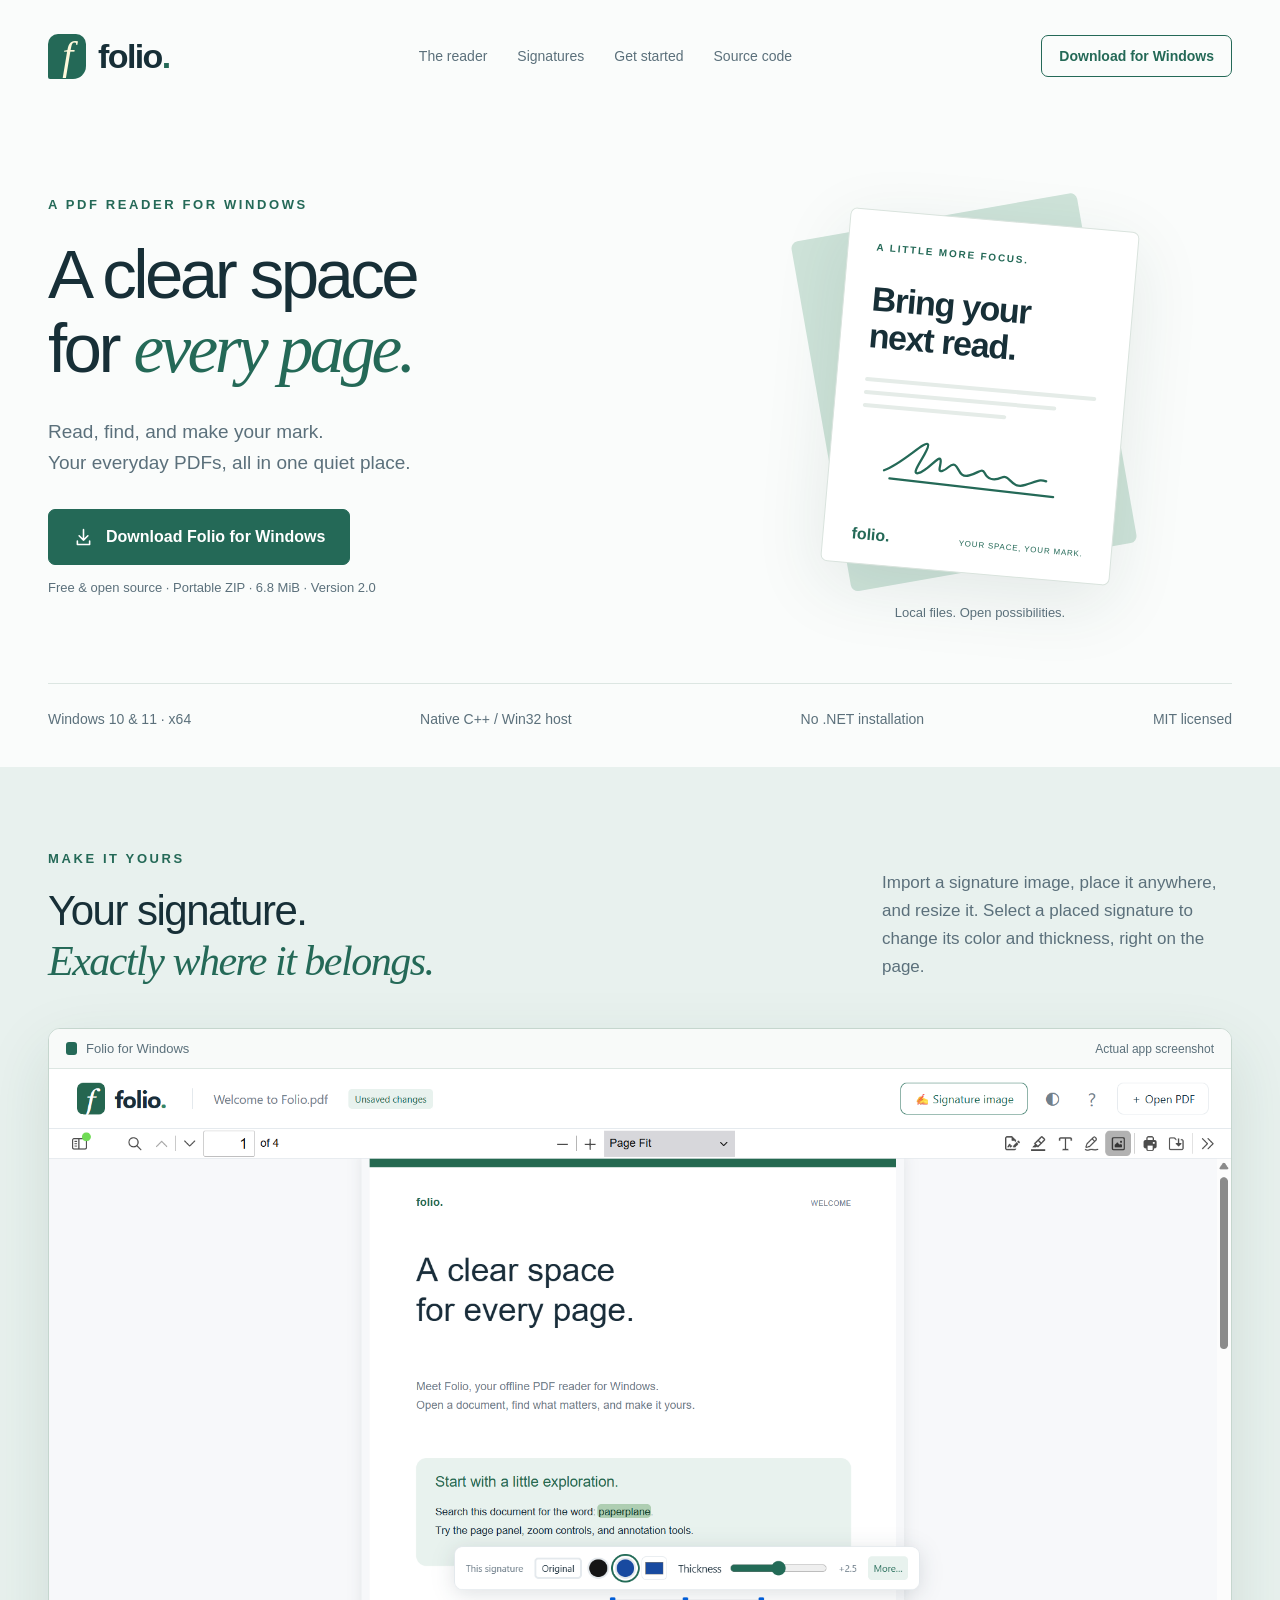
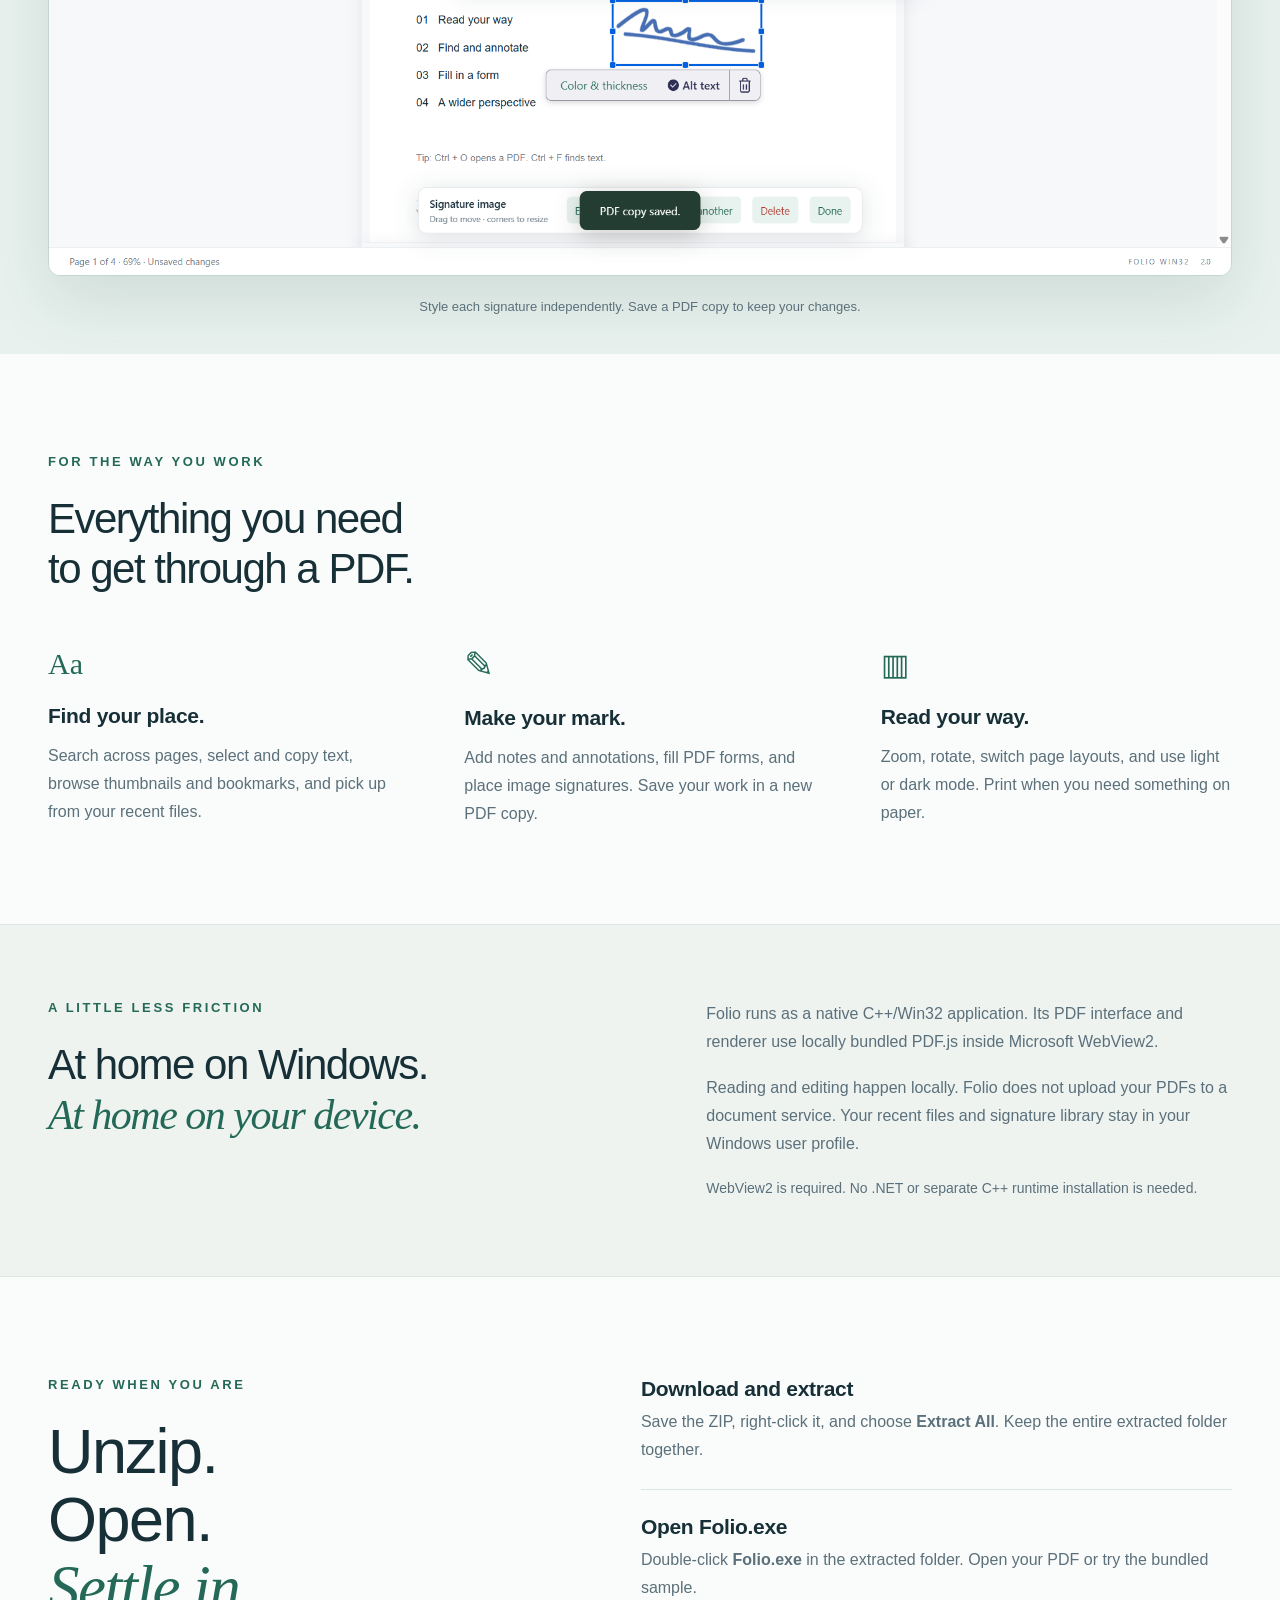
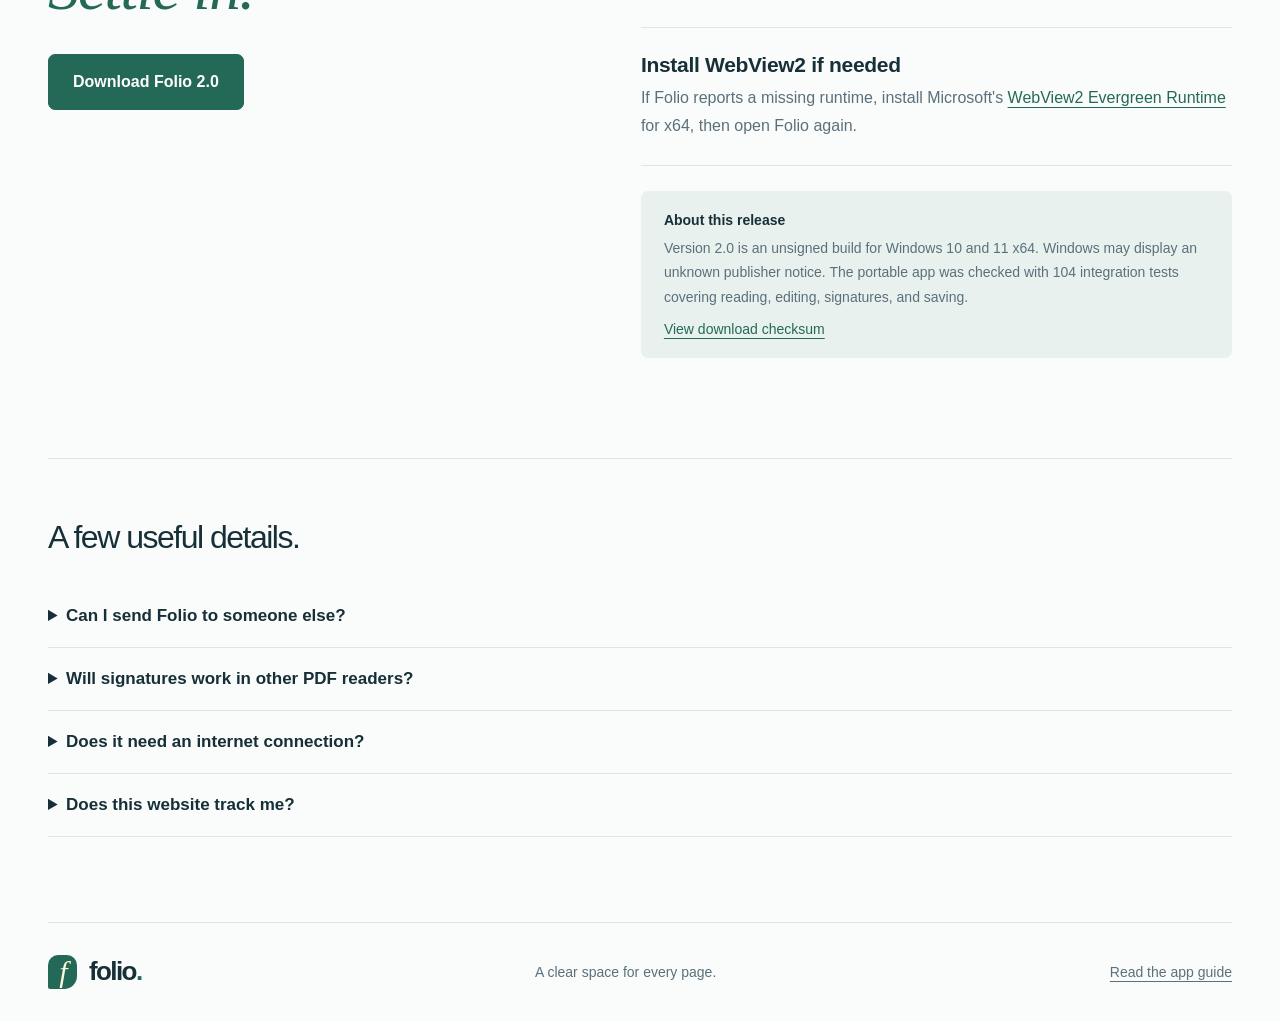
==== docs/index.html @ 3aafd31d "Add Folio native reader, signature editing, tests, MIT license, and contributor docs" ====
<!doctype html>
<html lang="en">
<head>
  <meta charset="utf-8"><meta name="viewport" content="width=device-width,initial-scale=1">
  <title>Folio — A clear space for every PDF</title>
  <meta name="description" content="Read, annotate, fill forms, and add your signature with Folio for Windows. A local PDF reader with a native C++ Windows host. Free portable download.">
  <meta property="og:title" content="Folio — A clear space for every PDF">
  <meta property="og:description" content="Read. Annotate. Make your mark. Download Folio for Windows.">
  <meta property="og:type" content="website">
  <meta property="og:url" content="https://ilantwig.github.io/folio-pdf-reader/">
  <meta property="og:image" content="https://ilantwig.github.io/folio-pdf-reader/assets/signature-controls.png">
  <meta name="theme-color" content="#246957">
  <link rel="icon" href="assets/folio.ico">
  <link rel="stylesheet" href="style.css">
</head>
<body>
  <a class="skip" href="#main">Skip to content</a>
  <header class="nav wrap">
    <a class="brand" href="#" aria-label="Folio home"><span class="brand-icon">f</span>folio<span class="brand-dot">.</span></a>
    <nav aria-label="Main navigation"><a href="#features">The reader</a><a href="#signatures">Signatures</a><a href="#getting-started">Get started</a><a href="https://github.com/ilantwig/folio-pdf-reader">Source code</a></nav>
    <a class="button small" href="https://github.com/ilantwig/folio-pdf-reader/releases/latest/download/Folio-Win32-2.0-x64.zip" download>Download for Windows</a>
  </header>
  <main id="main">
    <section class="hero wrap">
      <div class="hero-copy"><p class="eyebrow">A PDF READER FOR WINDOWS</p>
        <h1>A clear space<br>for <em>every page.</em></h1>
        <p class="intro">Read, find, and make your mark.<br>Your everyday PDFs, all in one quiet place.</p>
        <a class="button download" href="https://github.com/ilantwig/folio-pdf-reader/releases/latest/download/Folio-Win32-2.0-x64.zip" download><svg aria-hidden="true" viewBox="0 0 24 24"><path d="M12 3v12m-5-5 5 5 5-5M5 16v4h14v-4"/></svg>Download Folio for Windows</a>
        <p class="download-note">Free &amp; open source · Portable ZIP · 6.8 MiB · Version 2.0</p>
      </div>
      <div class="hero-aside"><div class="paper paper-back"></div><div class="paper paper-front"><span class="paper-label">A LITTLE MORE FOCUS.</span><div class="paper-title">Bring your<br>next read.</div><div class="paper-lines"><i></i><i></i><i></i></div><div class="paper-signature" aria-hidden="true"><svg viewBox="0 0 260 90"><path d="M12 64C35 54 63 19 67 25S45 67 57 64s25-26 28-21-4 18 4 15 10-12 16-9 7 17 20 12 16-12 20-5 12 10 23 4 13 15 32 7 19-9 27-7M20 74l218 6"/></svg></div><span class="paper-bottom">folio. <span>YOUR SPACE, YOUR MARK.</span></span></div><span class="aside-caption">Local files. Open possibilities.</span></div>
    </section>
    <div class="facts wrap"><span>Windows 10 &amp; 11 · x64</span><span>Native C++ / Win32 host</span><span>No .NET installation</span><span>MIT licensed</span></div>
    <section class="showcase" id="signatures">
      <div class="wrap"><div class="section-heading"><div><p class="eyebrow">MAKE IT YOURS</p><h2>Your signature.<br><em>Exactly where it belongs.</em></h2></div><p>Import a signature image, place it anywhere, and resize it. Select a placed signature to change its color and thickness, right on the page.</p></div>
      <figure class="app-frame"><div class="app-title"><span class="app-square"></span>Folio for Windows<span class="app-caption">Actual app screenshot</span></div><img src="assets/signature-controls.png" alt="Folio displaying a PDF with a selected blue signature and inline color swatches and thickness slider" width="1899" height="1296" loading="eager"></figure>
      <p class="figure-note">Style each signature independently. Save a PDF copy to keep your changes.</p></div>
    </section>
    <section class="features wrap" id="features"><p class="eyebrow">FOR THE WAY YOU WORK</p><h2>Everything you need<br>to get through a PDF.</h2><div class="feature-grid">
      <article><span class="feature-symbol" aria-hidden="true">Aa</span><h3>Find your place.</h3><p>Search across pages, select and copy text, browse thumbnails and bookmarks, and pick up from your recent files.</p></article>
      <article><span class="feature-symbol pen" aria-hidden="true">✎</span><h3>Make your mark.</h3><p>Add notes and annotations, fill PDF forms, and place image signatures. Save your work in a new PDF copy.</p></article>
      <article><span class="feature-symbol" aria-hidden="true">▥</span><h3>Read your way.</h3><p>Zoom, rotate, switch page layouts, and use light or dark mode. Print when you need something on paper.</p></article>
    </div></section>
    <section class="local-section"><div class="wrap local-grid"><div><p class="eyebrow">A LITTLE LESS FRICTION</p><h2>At home on Windows.<br><em>At home on your device.</em></h2></div><div class="local-details"><p>Folio runs as a native C++/Win32 application. Its PDF interface and renderer use locally bundled PDF.js inside Microsoft WebView2.</p><p>Reading and editing happen locally. Folio does not upload your PDFs to a document service. Your recent files and signature library stay in your Windows user profile.</p><p class="muted">WebView2 is required. No .NET or separate C++ runtime installation is needed.</p></div></div></section>
    <section class="install wrap" id="getting-started"><div class="install-intro"><p class="eyebrow">READY WHEN YOU ARE</p><h2>Unzip.<br>Open.<br><em>Settle in.</em></h2><a class="button" href="https://github.com/ilantwig/folio-pdf-reader/releases/latest/download/Folio-Win32-2.0-x64.zip" download>Download Folio 2.0</a></div><div class="instructions">
      <article><h3>Download and extract</h3><p>Save the ZIP, right-click it, and choose <strong>Extract All</strong>. Keep the entire extracted folder together.</p></article>
      <article><h3>Open Folio.exe</h3><p>Double-click <strong>Folio.exe</strong> in the extracted folder. Open your PDF or try the bundled sample.</p></article>
      <article><h3>Install WebView2 if needed</h3><p>If Folio reports a missing runtime, install Microsoft's <a href="https://developer.microsoft.com/microsoft-edge/webview2/" target="_blank" rel="noopener noreferrer">WebView2 Evergreen Runtime</a> for x64, then open Folio again.</p></article>
      <div class="release-note"><strong>About this release</strong><p>Version 2.0 is an unsigned build for Windows 10 and 11 x64. Windows may display an unknown publisher notice. The portable app was checked with 104 integration tests covering reading, editing, signatures, and saving.</p><a href="https://github.com/ilantwig/folio-pdf-reader/releases/latest/download/SHA256SUMS.txt">View download checksum</a></div>
    </div></section>
    <section class="faq wrap"><h2>A few useful details.</h2>
      <details><summary>Can I send Folio to someone else?</summary><p>Yes. Share this page or send the complete portable ZIP. It contains the application and sample document. It does not contain your PDFs, signature library, or reading history.</p></details>
      <details><summary>Will signatures work in other PDF readers?</summary><p>Use Save PDF copy to embed your image signatures and annotations. The saved PDF can be opened in other readers. Image signatures are visual marks, not certificate-based digital signatures.</p></details>
      <details><summary>Does it need an internet connection?</summary><p>Once WebView2 is installed, Folio can read and edit local PDFs offline. Opening an external document link or installing or updating the WebView2 runtime may use the internet.</p></details>
      <details><summary>Does this website track me?</summary><p>This page adds no analytics scripts, advertising, or tracking cookies. The hosting provider may process standard access logs. Downloading Folio does not require an account.</p></details>
    </section>
  </main>
  <footer class="wrap footer"><a class="brand" href="#"><span class="brand-icon">f</span>folio<span class="brand-dot">.</span></a><span>A clear space for every page.</span><a href="https://github.com/ilantwig/folio-pdf-reader#readme">Read the app guide</a></footer>
</body>
</html>
---- docs/style.css ----
:root{--ink:#172f37;--muted:#5b707b;--green:#246957;--pale:#e8f1ee;--line:#dce6e2;--bg:#fafcfb;font-family:Segoe UI,Arial,sans-serif;color:var(--ink);font-size:16px;scroll-behavior:smooth}*{box-sizing:border-box}body{margin:0;background:var(--bg)}a{color:inherit;text-underline-offset:4px}a:focus-visible,summary:focus-visible{outline:3px solid #c88633;outline-offset:5px}.wrap{max-width:1200px;width:calc(100% - 96px);margin-inline:auto}.skip{position:absolute;top:-80px;left:20px;z-index:10;background:white;padding:12px}.skip:focus{top:12px}.nav{display:flex;align-items:center;justify-content:space-between;height:112px;gap:30px}.brand{display:inline-flex;align-items:center;text-decoration:none;font-size:34px;font-weight:700;letter-spacing:-1.6px}.brand-icon{display:grid;place-items:center;background:var(--green);color:#fff9db;font:italic 40px Georgia,serif;line-height:1;border-radius:10px 10px 13px 2px;width:38px;height:45px;margin-right:12px}.brand-dot{color:var(--green)}.nav nav{display:flex;gap:30px;font-size:14px}.nav nav a{text-decoration:none;color:var(--muted)}.nav nav a:hover{color:var(--green)}.button{display:inline-flex;align-items:center;justify-content:center;gap:12px;min-height:56px;padding:15px 24px;background:var(--green);color:white;border:1px solid var(--green);border-radius:7px;text-decoration:none;font-weight:600;font-size:16px;transition:background .2s,transform .2s}.button:hover{background:#174b3e;transform:translateY(-1px)}.button.small{min-height:42px;padding:10px 17px;font-size:14px;background:transparent;color:var(--green)}.button.small:hover{background:var(--pale)}.hero{display:grid;grid-template-columns:1.2fr 1fr;align-items:center;gap:75px;padding-block:77px 80px}.eyebrow{font-size:13px;letter-spacing:2.6px;font-weight:700;color:var(--green);margin:0 0 25px}h1,h2,h3,p{margin-top:0}h1{font-size:clamp(50px,5.4vw,72px);font-weight:500;line-height:1.08;letter-spacing:-3.6px;margin-bottom:29px}em{font-family:Georgia,serif;font-weight:400;color:var(--green)}.intro{font-size:19px;line-height:1.65;color:var(--muted);margin-bottom:31px}.download svg{width:21px;height:21px;fill:none;stroke:currentColor;stroke-width:1.8;stroke-linecap:round;stroke-linejoin:round}.download-note{font-size:13px;color:var(--muted);margin:15px 0 0}.hero-aside{position:relative;height:414px;display:flex;justify-content:center;align-items:center}.paper{position:absolute;width:290px;height:355px;border-radius:7px}.paper-back{background:#cee3d9;transform:rotate(-10deg) translate(-15px,-7px)}.paper-front{padding:31px 28px 20px;background:white;transform:rotate(5deg);box-shadow:0 20px 70px #1a45361a;border:1px solid #d9e3dd;display:flex;flex-direction:column}.paper-label{font-size:10px;letter-spacing:1.8px;color:var(--green);font-weight:700;margin-bottom:28px}.paper-title{font-size:34px;font-weight:600;line-height:1.1;letter-spacing:-1.3px}.paper-lines{margin-top:22px}.paper-lines i{display:block;height:4px;background:#e5ece8;width:100%;margin-bottom:9px;border-radius:5px}.paper-lines i:nth-child(2){width:83%}.paper-lines i:nth-child(3){width:62%}.paper-signature{margin-top:4px}.paper-signature svg{width:100%;height:68px;fill:none;stroke:#246957;stroke-width:3;stroke-linecap:round;stroke-linejoin:round}.paper-bottom{margin-top:auto;display:flex;justify-content:space-between;font-weight:700;color:var(--green);font-size:16px;align-items:center}.paper-bottom span{font-size:8px;letter-spacing:.8px;font-weight:500}.aside-caption{position:absolute;bottom:-17px;color:var(--muted);font-size:13px}.facts{display:flex;justify-content:space-between;border-top:1px solid var(--line);padding:27px 0 40px;gap:20px;color:var(--muted);font-size:14px}.showcase{background:var(--pale);padding-block:84px 40px;scroll-margin-top:25px}.section-heading{display:flex;justify-content:space-between;align-items:end;gap:70px;margin-bottom:42px}.section-heading>p{max-width:350px;font-size:17px;line-height:1.65;color:var(--muted);margin-bottom:5px}h2{font-weight:500;font-size:42px;line-height:1.18;letter-spacing:-1.5px;margin-bottom:0}.section-heading .eyebrow{margin-bottom:20px}.app-frame{margin:0;background:white;border:1px solid #c5d6ce;border-radius:12px;overflow:hidden;box-shadow:0 24px 65px #1d4e3620}.app-title{height:40px;background:#f8faf9;display:flex;gap:9px;align-items:center;padding:0 17px;font-size:13px;color:var(--muted);border-bottom:1px solid var(--line)}.app-square{width:11px;height:13px;border-radius:3px;background:var(--green)}.app-caption{margin-left:auto;font-size:12px}.app-frame img{display:block;width:100%;height:auto}.figure-note{font-size:13px;color:var(--muted);text-align:center;margin:23px 0 0}.features{padding-block:100px 96px;scroll-margin-top:25px}.features>h2{max-width:640px}.feature-grid{display:grid;grid-template-columns:repeat(3,1fr);gap:65px;margin-top:54px}.feature-symbol{display:block;color:var(--green);font:30px Georgia,serif;margin-bottom:23px}.feature-symbol.pen{font-size:36px;line-height:1}h3{font-size:21px;font-weight:600;letter-spacing:-.3px;margin-bottom:14px}.feature-grid p,.local-details p,.instructions p,.faq details p{font-size:16px;line-height:1.75;color:var(--muted);margin-bottom:0}.local-section{background:#eef3f0;border-block:1px solid var(--line)}.local-grid{display:grid;grid-template-columns:1.1fr 1fr;gap:80px;padding-block:75px}.local-details p+p{margin-top:18px}.local-details .muted{font-size:14px}.install{display:grid;grid-template-columns:1fr 1.25fr;gap:120px;padding-block:100px}.install-intro h2{font-size:63px;line-height:1.08;margin-bottom:32px}.instructions article{padding-bottom:25px;border-bottom:1px solid var(--line);margin-bottom:25px}.instructions h3{margin-bottom:7px}.instructions a,.release-note a,.faq a{color:var(--green)}.release-note{background:var(--pale);padding:21px 23px;border-radius:7px;font-size:14px}.release-note p{font-size:14px;margin-block:8px 12px}.faq{border-top:1px solid var(--line);padding-block:60px 85px}.faq>h2{font-size:32px;margin-bottom:28px}.faq details{border-bottom:1px solid var(--line);padding:21px 0}.faq summary{cursor:pointer;font-size:17px;font-weight:600}.faq details p{max-width:850px;margin:15px 0 3px}.footer{border-top:1px solid var(--line);display:flex;align-items:center;justify-content:space-between;gap:25px;padding-block:32px;color:var(--muted);font-size:14px}.footer .brand{color:var(--ink);font-size:26px}.footer .brand-icon{width:29px;height:34px;font-size:30px}.footer>a:last-child{font-size:14px}@media(max-width:950px){.wrap{width:calc(100% - 56px)}.nav nav{gap:18px}.hero{gap:25px;padding-block:55px 65px}h1{font-size:54px;letter-spacing:-2.5px}.hero-aside{transform:scale(.85);transform-origin:center right}.intro{font-size:17px}.hero .button{font-size:14px;padding-inline:17px}.facts{flex-wrap:wrap;gap:16px 35px}.section-heading{gap:35px}h2{font-size:36px}.section-heading>p{max-width:300px}.feature-grid{gap:30px}.local-grid{gap:40px}.install{gap:65px}}@media(max-width:650px){.wrap{width:calc(100% - 40px)}.nav{height:90px;gap:15px}.nav nav{display:none}.brand{font-size:29px}.brand-icon{width:32px;height:39px;font-size:34px}.button.small{font-size:12px;padding-inline:12px}.hero{display:block;padding-top:40px;padding-bottom:32px}.eyebrow{font-size:12px;letter-spacing:2px;margin-bottom:22px}h1{font-size:53px;letter-spacing:-2.5px}.intro{font-size:17px}.hero-aside{height:330px;margin-top:28px;transform:scale(.8);transform-origin:center center}.aside-caption{bottom:-35px}.facts{display:grid;grid-template-columns:1fr 1fr;font-size:12px;padding-block:26px 30px;gap:17px 15px}.showcase{padding-top:50px}.section-heading{display:block;margin-bottom:28px}.section-heading>p{margin-top:22px;max-width:none;font-size:16px}h2{font-size:34px;letter-spacing:-1.3px}.app-frame{width:100%;border-radius:7px}.app-title{font-size:11px;height:32px;padding-inline:10px}.app-caption{font-size:10px}.figure-note{font-size:12px;line-height:1.6}.features{padding-block:60px}.feature-grid{grid-template-columns:1fr;gap:33px;margin-top:38px}.feature-symbol{margin-bottom:12px}.feature-grid p{max-width:450px}.local-grid{grid-template-columns:1fr;gap:30px;padding-block:50px}.install{grid-template-columns:1fr;gap:40px;padding-block:60px}.install-intro h2{font-size:51px}.faq{padding-block:45px 55px}.faq>h2{font-size:28px}.faq summary{font-size:16px;line-height:1.5}.footer{flex-wrap:wrap;justify-content:start;gap:22px}.footer>span{margin-left:auto;font-size:12px}.footer>a:last-child{flex-basis:100%}}@media(prefers-reduced-motion:reduce){:root{scroll-behavior:auto}.button{transition:none}.button:hover{transform:none}}
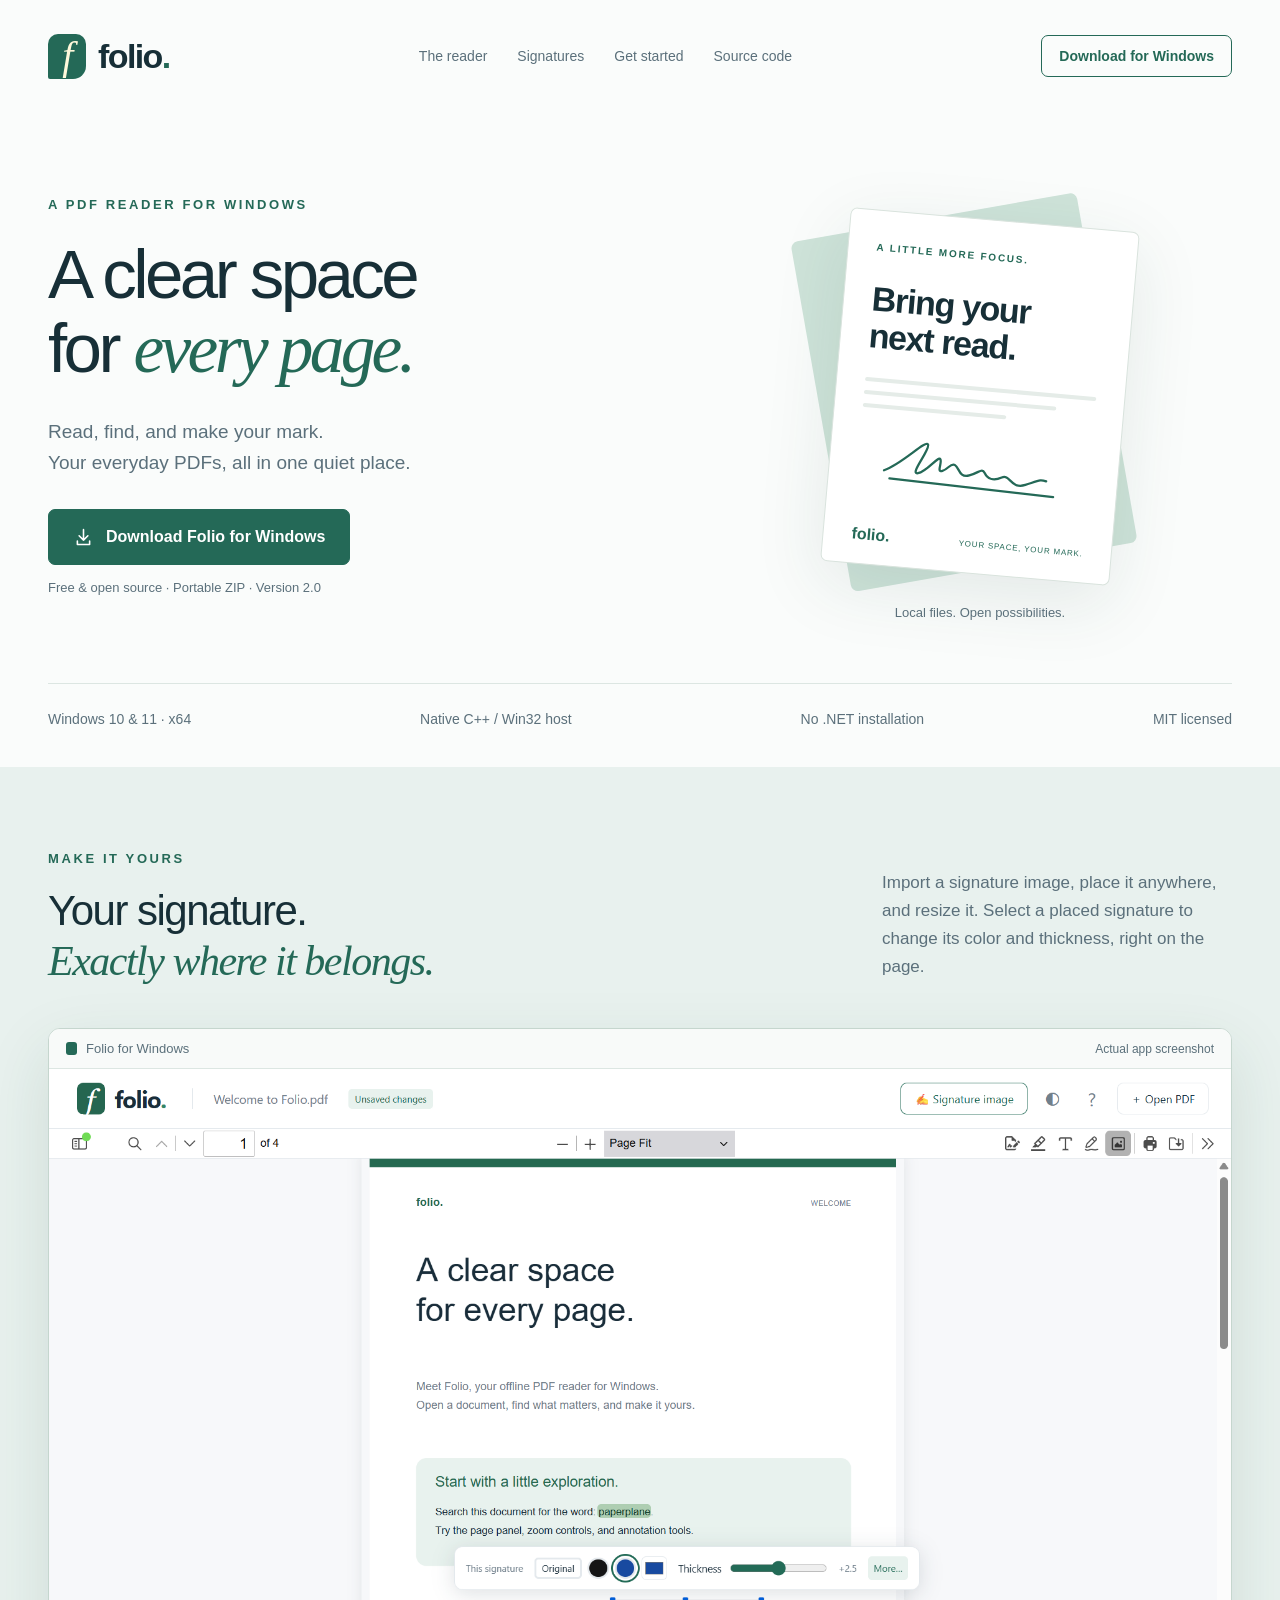
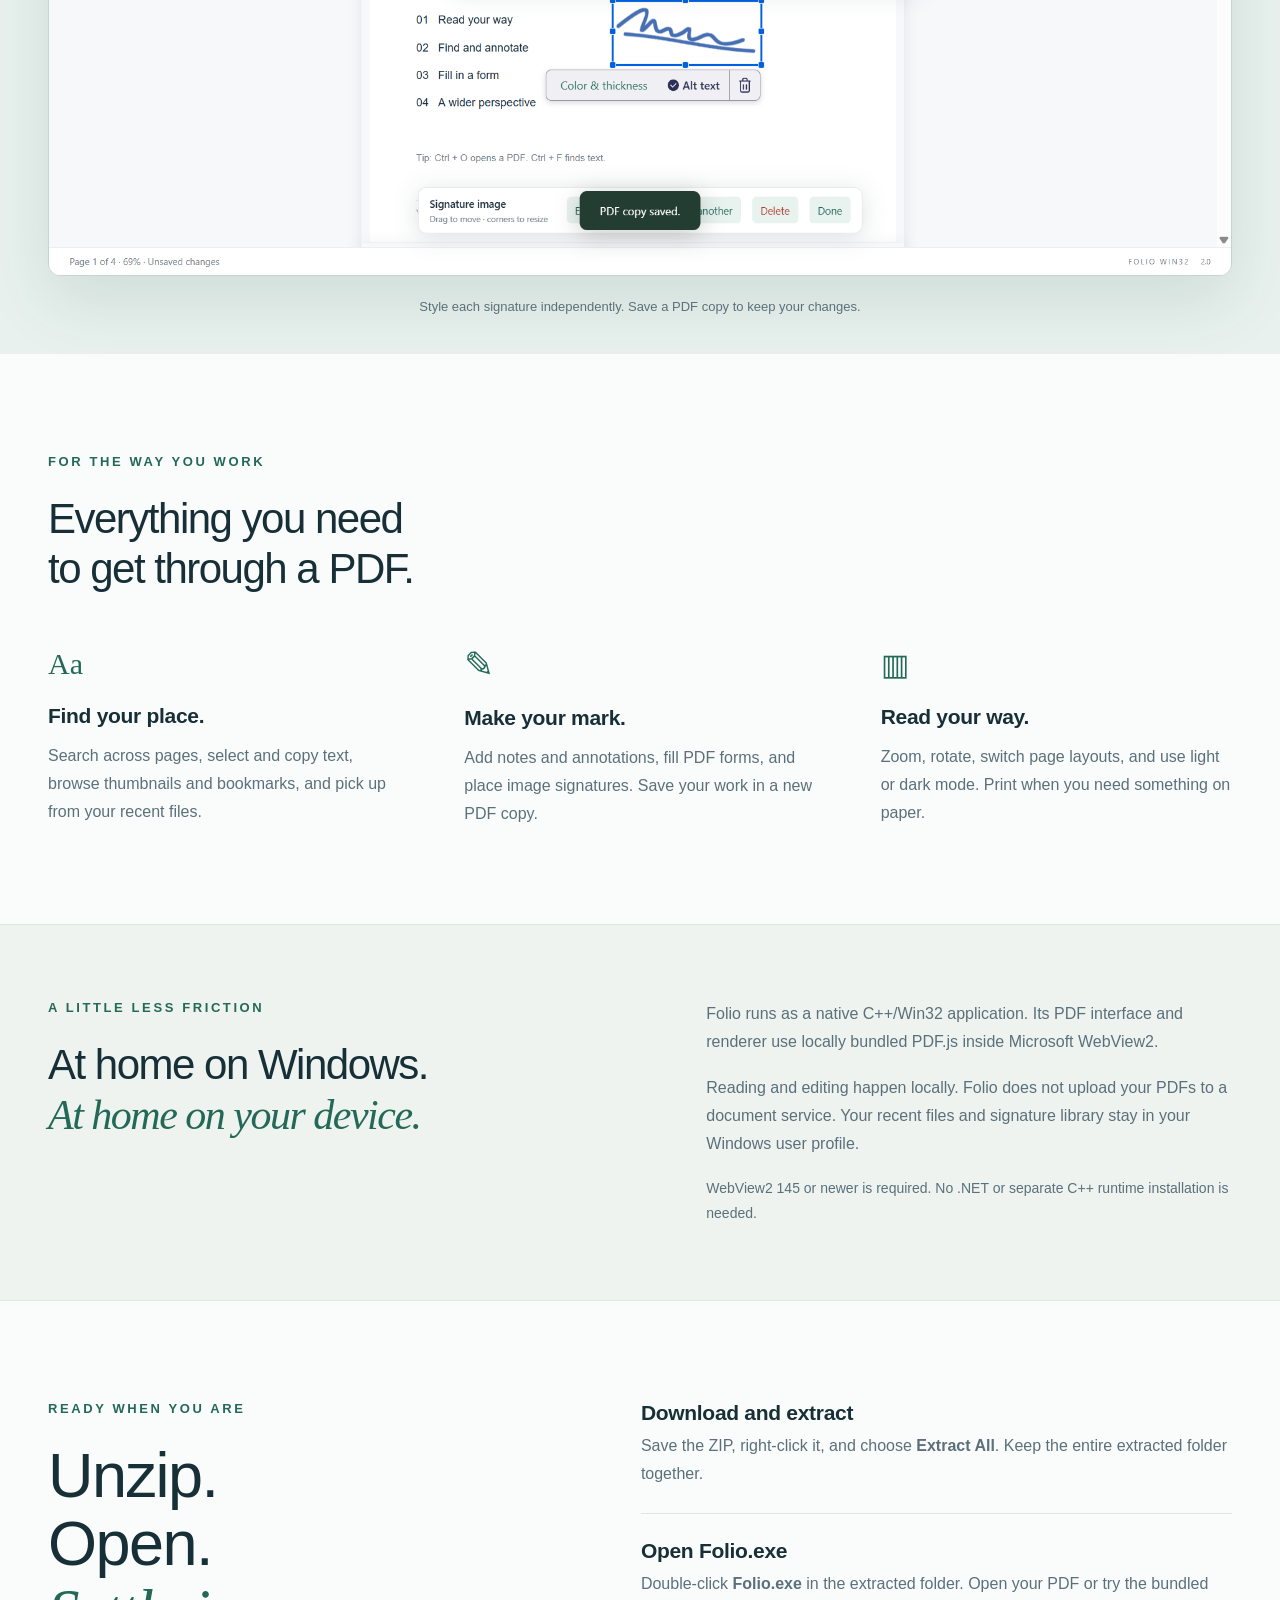
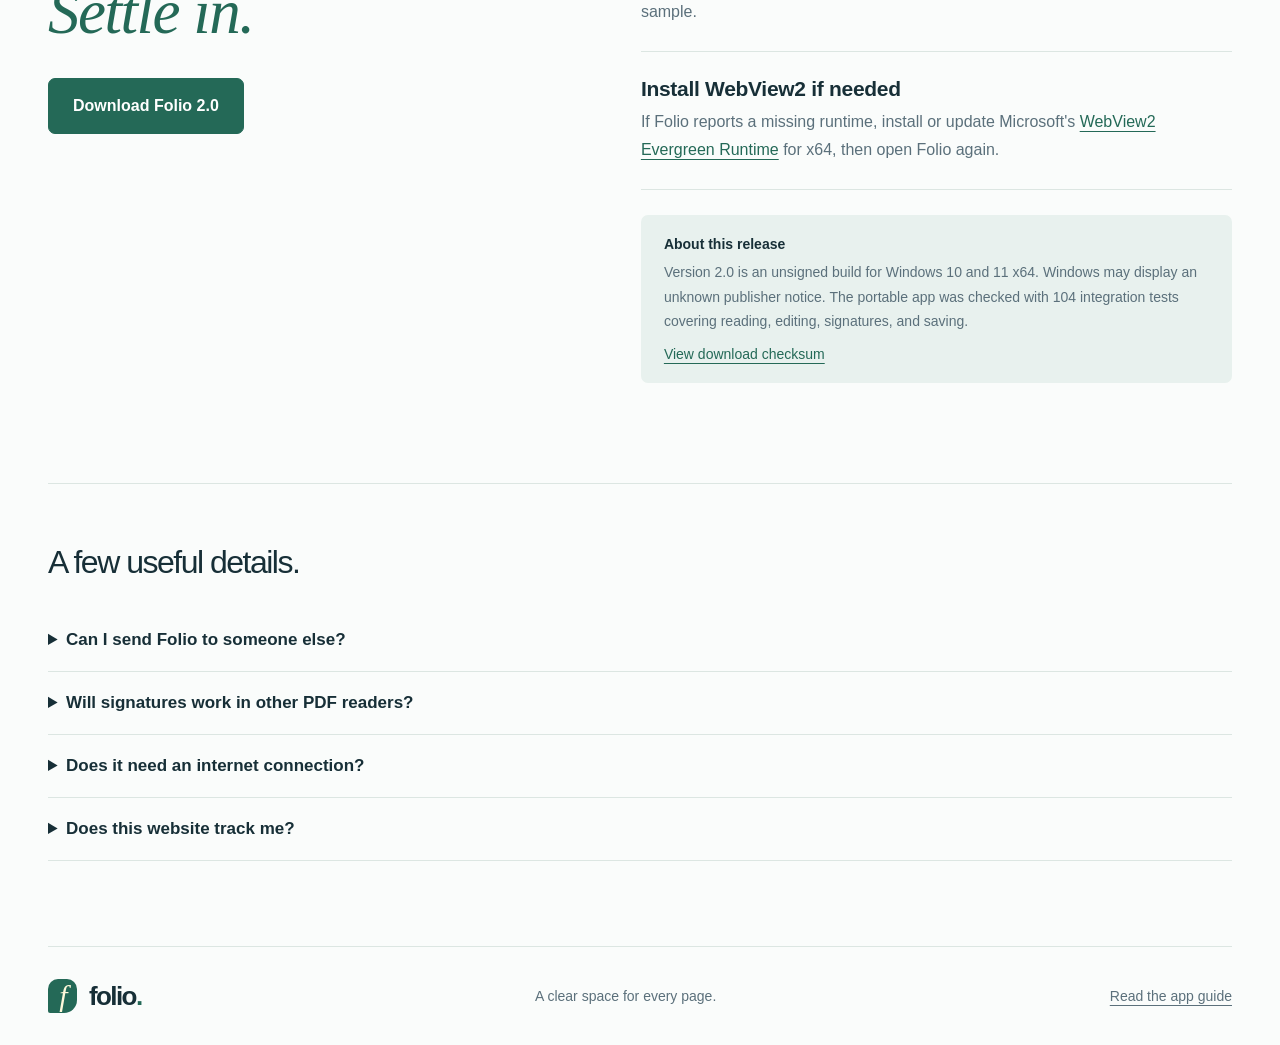
==== commit 4b492343: "Require a compatible WebView2 runtime and update hosted Windows CI before testing" ====
--- a/docs/index.html
+++ b/docs/index.html
@@ -26,7 +26,7 @@
         <h1>A clear space<br>for <em>every page.</em></h1>
         <p class="intro">Read, find, and make your mark.<br>Your everyday PDFs, all in one quiet place.</p>
         <a class="button download" href="https://github.com/ilantwig/folio-pdf-reader/releases/latest/download/Folio-Win32-2.0-x64.zip" download><svg aria-hidden="true" viewBox="0 0 24 24"><path d="M12 3v12m-5-5 5 5 5-5M5 16v4h14v-4"/></svg>Download Folio for Windows</a>
-        <p class="download-note">Free &amp; open source · Portable ZIP · 6.8 MiB · Version 2.0</p>
+        <p class="download-note">Free &amp; open source · Portable ZIP · Version 2.0</p>
       </div>
       <div class="hero-aside"><div class="paper paper-back"></div><div class="paper paper-front"><span class="paper-label">A LITTLE MORE FOCUS.</span><div class="paper-title">Bring your<br>next read.</div><div class="paper-lines"><i></i><i></i><i></i></div><div class="paper-signature" aria-hidden="true"><svg viewBox="0 0 260 90"><path d="M12 64C35 54 63 19 67 25S45 67 57 64s25-26 28-21-4 18 4 15 10-12 16-9 7 17 20 12 16-12 20-5 12 10 23 4 13 15 32 7 19-9 27-7M20 74l218 6"/></svg></div><span class="paper-bottom">folio. <span>YOUR SPACE, YOUR MARK.</span></span></div><span class="aside-caption">Local files. Open possibilities.</span></div>
     </section>
@@ -41,11 +41,11 @@
       <article><span class="feature-symbol pen" aria-hidden="true">✎</span><h3>Make your mark.</h3><p>Add notes and annotations, fill PDF forms, and place image signatures. Save your work in a new PDF copy.</p></article>
       <article><span class="feature-symbol" aria-hidden="true">▥</span><h3>Read your way.</h3><p>Zoom, rotate, switch page layouts, and use light or dark mode. Print when you need something on paper.</p></article>
     </div></section>
-    <section class="local-section"><div class="wrap local-grid"><div><p class="eyebrow">A LITTLE LESS FRICTION</p><h2>At home on Windows.<br><em>At home on your device.</em></h2></div><div class="local-details"><p>Folio runs as a native C++/Win32 application. Its PDF interface and renderer use locally bundled PDF.js inside Microsoft WebView2.</p><p>Reading and editing happen locally. Folio does not upload your PDFs to a document service. Your recent files and signature library stay in your Windows user profile.</p><p class="muted">WebView2 is required. No .NET or separate C++ runtime installation is needed.</p></div></div></section>
+    <section class="local-section"><div class="wrap local-grid"><div><p class="eyebrow">A LITTLE LESS FRICTION</p><h2>At home on Windows.<br><em>At home on your device.</em></h2></div><div class="local-details"><p>Folio runs as a native C++/Win32 application. Its PDF interface and renderer use locally bundled PDF.js inside Microsoft WebView2.</p><p>Reading and editing happen locally. Folio does not upload your PDFs to a document service. Your recent files and signature library stay in your Windows user profile.</p><p class="muted">WebView2 145 or newer is required. No .NET or separate C++ runtime installation is needed.</p></div></div></section>
     <section class="install wrap" id="getting-started"><div class="install-intro"><p class="eyebrow">READY WHEN YOU ARE</p><h2>Unzip.<br>Open.<br><em>Settle in.</em></h2><a class="button" href="https://github.com/ilantwig/folio-pdf-reader/releases/latest/download/Folio-Win32-2.0-x64.zip" download>Download Folio 2.0</a></div><div class="instructions">
       <article><h3>Download and extract</h3><p>Save the ZIP, right-click it, and choose <strong>Extract All</strong>. Keep the entire extracted folder together.</p></article>
       <article><h3>Open Folio.exe</h3><p>Double-click <strong>Folio.exe</strong> in the extracted folder. Open your PDF or try the bundled sample.</p></article>
-      <article><h3>Install WebView2 if needed</h3><p>If Folio reports a missing runtime, install Microsoft's <a href="https://developer.microsoft.com/microsoft-edge/webview2/" target="_blank" rel="noopener noreferrer">WebView2 Evergreen Runtime</a> for x64, then open Folio again.</p></article>
+      <article><h3>Install WebView2 if needed</h3><p>If Folio reports a missing runtime, install or update Microsoft's <a href="https://developer.microsoft.com/microsoft-edge/webview2/" target="_blank" rel="noopener noreferrer">WebView2 Evergreen Runtime</a> for x64, then open Folio again.</p></article>
       <div class="release-note"><strong>About this release</strong><p>Version 2.0 is an unsigned build for Windows 10 and 11 x64. Windows may display an unknown publisher notice. The portable app was checked with 104 integration tests covering reading, editing, signatures, and saving.</p><a href="https://github.com/ilantwig/folio-pdf-reader/releases/latest/download/SHA256SUMS.txt">View download checksum</a></div>
     </div></section>
     <section class="faq wrap"><h2>A few useful details.</h2>
